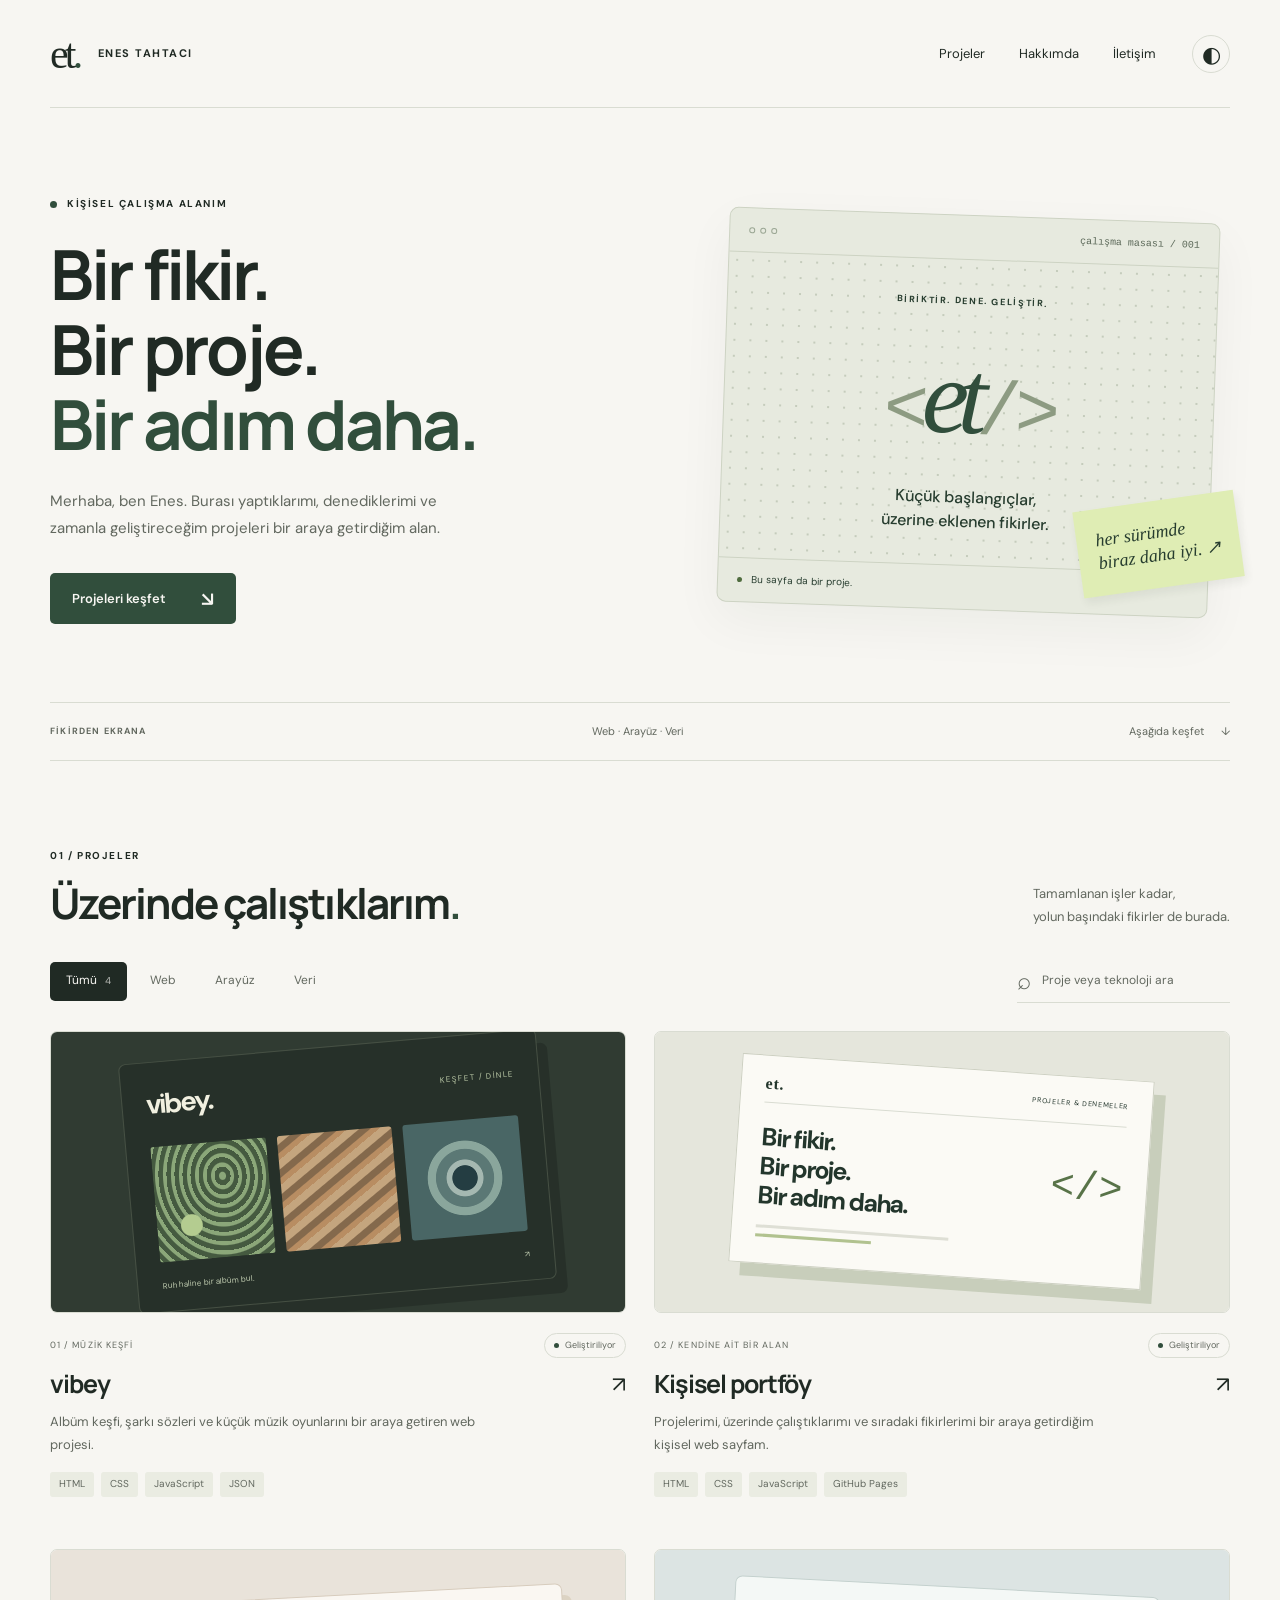
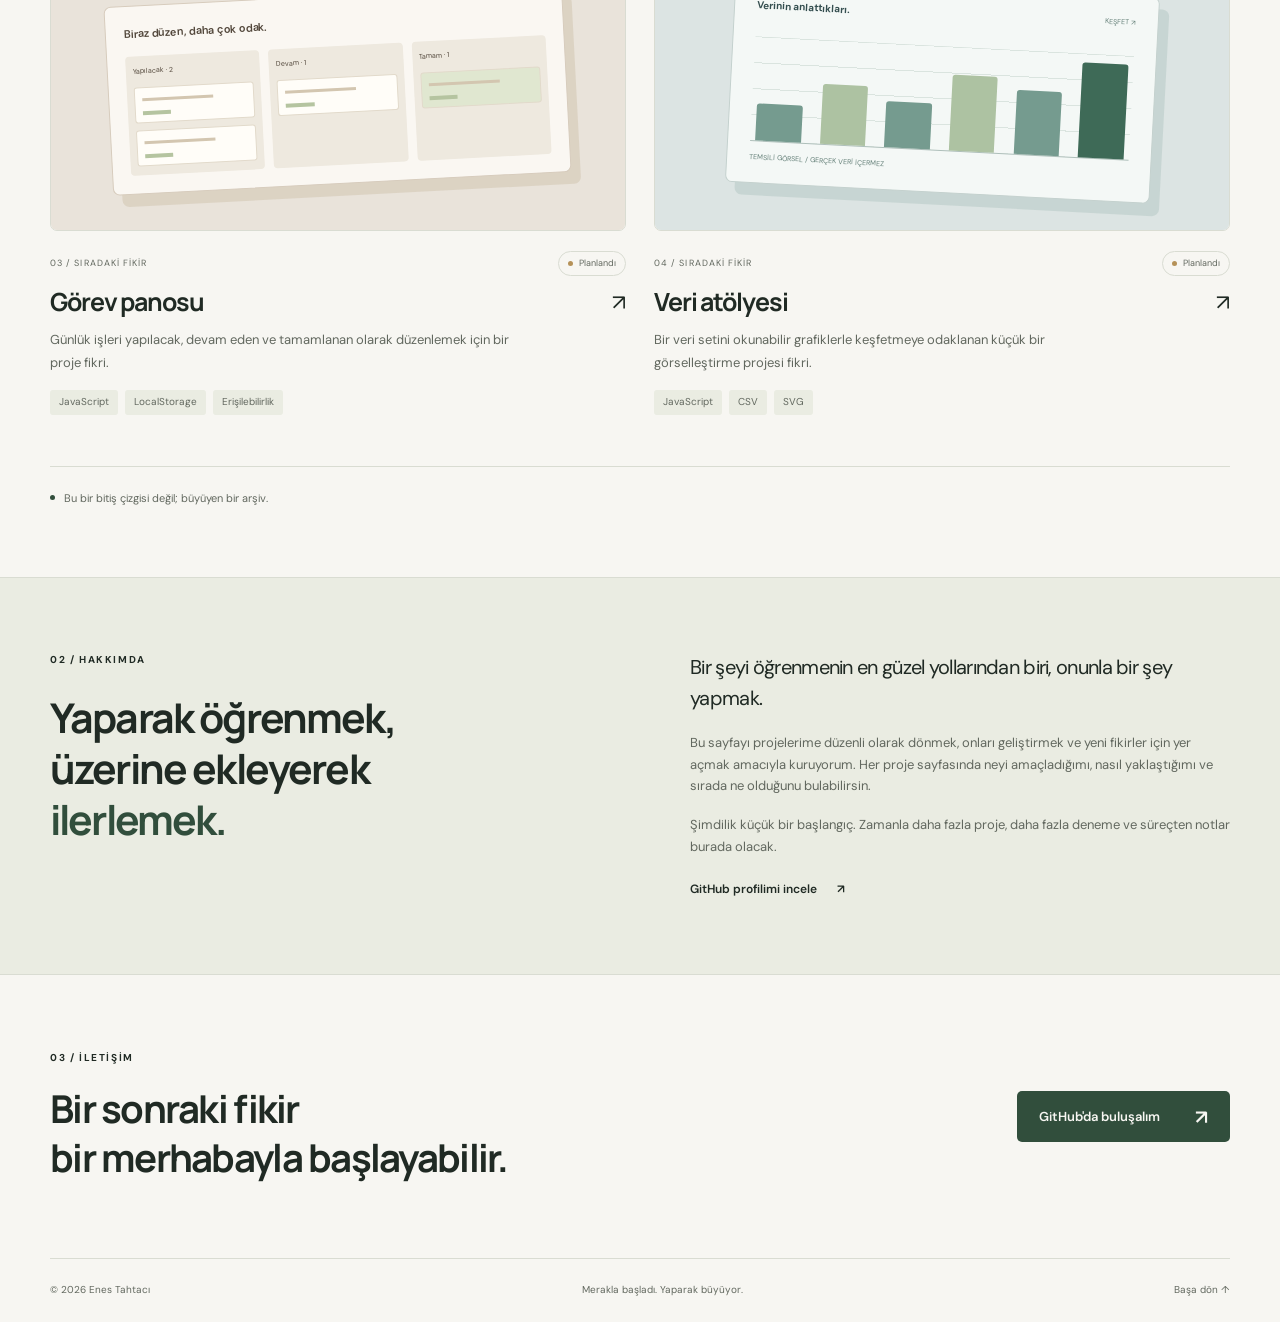
==== index.html @ 577d226e "Build personal portfolio with project pages and filtering" ====
<!doctype html>
<html lang="tr">
<head>
  <meta charset="utf-8">
  <meta name="viewport" content="width=device-width, initial-scale=1">
  <meta name="description" content="Enes Tahtacı'nın projeleri, web denemeleri ve geliştirme fikirleri. Her projenin arkasındaki süreci keşfet.">
  <meta name="theme-color" content="#f7f6f2">
  <title>Enes Tahtacı — Projeler & Denemeler</title>
  <link rel="icon" href="assets/favicon.svg" type="image/svg+xml">
  <link rel="stylesheet" href="assets/style.css">
  <script src="assets/projects.js" defer></script>
  <script src="assets/app.js" defer></script>
</head>
<body>
  <a class="skip-link" href="#main">İçeriğe geç</a>
  <header class="header wrap">
    <a class="brand" href="index.html" aria-label="Enes Tahtacı ana sayfa"><span class="monogram">et<span>.</span></span><span>ENES TAHTACI</span></a>
    <nav aria-label="Ana menü"><a href="#projeler">Projeler</a><a href="#hakkimda">Hakkımda</a><a href="#iletisim">İletişim</a></nav>
    <button class="theme-button" type="button" aria-label="Koyu temaya geç" aria-pressed="false" hidden><span aria-hidden="true">◐</span></button>
  </header>
  <main id="main">
    <section class="hero wrap" aria-labelledby="hero-title">
      <div class="hero-copy">
        <p class="eyebrow"><span class="dot"></span> KİŞİSEL ÇALIŞMA ALANIM</p>
        <h1 id="hero-title">Bir fikir.<br>Bir proje.<br><span>Bir adım daha.</span></h1>
        <p class="hero-description">Merhaba, ben Enes. Burası yaptıklarımı, denediklerimi ve zamanla geliştireceğim projeleri bir araya getirdiğim alan.</p>
        <a class="button primary" href="#projeler">Projeleri keşfet <span aria-hidden="true">↘</span></a>
      </div>
      <div class="workbench" aria-label="Portföyün gelişim süreci">
        <div class="bench-top"><span><i></i><i></i><i></i></span><span>çalışma masası / 001</span></div>
        <div class="bench-content"><p class="small-label">BİRİKTİR. DENE. GELİŞTİR.</p><div class="bench-mark" aria-hidden="true">&lt;<span>et</span>/&gt;</div><p class="bench-caption">Küçük başlangıçlar,<br>üzerine eklenen fikirler.</p></div>
        <div class="bench-bottom"><span class="dot"></span> Bu sayfa da bir proje.</div>
        <span class="paper-note" aria-hidden="true">her sürümde<br>biraz daha iyi. ↗</span>
      </div>
    </section>
    <div class="index-strip wrap"><span>FİKİRDEN EKRANA</span><span>Web · Arayüz · Veri</span><a href="#projeler">Aşağıda keşfet <span aria-hidden="true">↓</span></a></div>
    <section class="projects-section wrap" id="projeler" aria-labelledby="projects-title">
      <div class="section-heading"><div><p class="eyebrow">01 / PROJELER</p><h2 id="projects-title">Üzerinde çalıştıklarım<span class="accent">.</span></h2></div><p>Tamamlanan işler kadar,<br>yolun başındaki fikirler de burada.</p></div>
      <div class="project-tools" hidden>
        <div class="filters" role="group" aria-label="Proje kategorisi"><button class="filter active" data-filter="all" aria-pressed="true">Tümü <span id="project-total"></span></button><button class="filter" data-filter="Web" aria-pressed="false">Web</button><button class="filter" data-filter="Arayüz" aria-pressed="false">Arayüz</button><button class="filter" data-filter="Veri" aria-pressed="false">Veri</button></div>
        <label class="search"><span aria-hidden="true">⌕</span><span class="sr-only">Projelerde ara</span><input id="project-search" type="search" placeholder="Proje veya teknoloji ara" autocomplete="off"></label>
      </div>
      <p class="sr-only" id="result-count" role="status" aria-live="polite"></p>
      <div class="project-grid" id="project-grid"></div>
      <p class="empty-state" id="empty-state" hidden>Bu aramayla eşleşen proje yok. Başka bir kelime veya kategori deneyebilirsin.</p>
      <noscript><p>Proje kartlarını görmek için JavaScript'i etkinleştir. Mevcut projeler: vibey ve Kişisel portföy. Planlanan fikirler: Görev panosu ve Veri atölyesi.</p></noscript>
      <div class="project-footnote"><span class="dot"></span> Bu bir bitiş çizgisi değil; büyüyen bir arşiv.</div>
    </section>
    <section class="about-section" id="hakkimda" aria-labelledby="about-title"><div class="wrap about-grid">
      <div><p class="eyebrow">02 / HAKKIMDA</p><h2 id="about-title">Yaparak öğrenmek,<br>üzerine ekleyerek <br><span class="accent">ilerlemek.</span></h2></div>
      <div class="about-copy"><p class="lead">Bir şeyi öğrenmenin en güzel yollarından biri, onunla bir şey yapmak.</p><p>Bu sayfayı projelerime düzenli olarak dönmek, onları geliştirmek ve yeni fikirler için yer açmak amacıyla kuruyorum. Her proje sayfasında neyi amaçladığımı, nasıl yaklaştığımı ve sırada ne olduğunu bulabilirsin.</p><p>Şimdilik küçük bir başlangıç. Zamanla daha fazla proje, daha fazla deneme ve süreçten notlar burada olacak.</p><a class="text-link" href="https://github.com/enestahtaci" target="_blank" rel="noopener noreferrer">GitHub profilimi incele <span aria-hidden="true">↗</span><span class="sr-only"> (yeni sekmede)</span></a></div>
    </div></section>
    <section class="contact-section wrap" id="iletisim" aria-labelledby="contact-title"><div><p class="eyebrow">03 / İLETİŞİM</p><h2 id="contact-title">Bir sonraki fikir<br>bir merhabayla başlayabilir.</h2></div><a class="button primary" href="https://github.com/enestahtaci" target="_blank" rel="noopener noreferrer">GitHub'da buluşalım <span aria-hidden="true">↗</span><span class="sr-only"> (yeni sekmede)</span></a></section>
  </main>
  <footer class="footer wrap"><span>© <span class="year">2026</span> Enes Tahtacı</span><span>Merakla başladı. Yaparak büyüyor.</span><a href="#main">Başa dön ↑</a></footer>
</body>
</html>
---- assets/style.css ----
@import url('https://fonts.googleapis.com/css2?family=DM+Sans:wght@400;500;600;700&family=Manrope:wght@400;500;600;700;800&display=swap');
:root{color-scheme:light;--bg:#f7f6f2;--surface:#fffefa;--ink:#202a24;--muted:#62685f;--line:#d9dcd2;--green:#314e3c;--lime:#d6e9a7;--soft:#eaece2;--shadow:0 18px 50px #17251a0c}
:root[data-theme=dark]{color-scheme:dark;--bg:#171d19;--surface:#202922;--ink:#f1f2e9;--muted:#b1b9ac;--line:#3a443c;--green:#c6dfa9;--soft:#2c372e;--shadow:0 18px 50px #0002}
*{box-sizing:border-box}html{scroll-behavior:smooth;scroll-padding-top:28px}body{margin:0;background:var(--bg);color:var(--ink);font-family:'DM Sans',sans-serif;-webkit-font-smoothing:antialiased;line-height:1.65}button,input{font:inherit}a{color:inherit;text-decoration:none}button{cursor:pointer}a:focus-visible,button:focus-visible,input:focus-visible{outline:3px solid var(--green);outline-offset:5px}::selection{background:var(--lime);color:#23362c}h1,h2,h3,p{margin:0}h1,h2,h3{font-family:Manrope,'DM Sans',sans-serif;line-height:1.15;letter-spacing:-.045em}h2{font-size:clamp(30px,3.3vw,44px);font-weight:700}.wrap{width:min(1180px,calc(100% - 96px));margin-inline:auto}.accent{color:var(--green)}[hidden]{display:none!important}.sr-only{position:absolute;width:1px;height:1px;margin:-1px;padding:0;overflow:hidden;clip:rect(0,0,0,0);white-space:nowrap;border:0}.skip-link{position:fixed;top:-80px;left:20px;background:var(--ink);color:var(--bg);padding:10px 18px;z-index:20}.skip-link:focus{top:12px}.header{height:108px;display:flex;align-items:center;gap:36px;border-bottom:1px solid var(--line)}.brand{display:flex;align-items:center;gap:18px;font-size:11px;letter-spacing:.14em;font-weight:700;white-space:nowrap}.monogram{font-family:Georgia,serif;font-size:42px;letter-spacing:-.09em;font-weight:400;line-height:1}.monogram span{color:var(--green)}.header nav{display:flex;gap:34px;margin-left:auto;font-size:13px}.header nav a{padding:9px 0}.header nav a:hover,.text-link:hover{color:var(--green);text-decoration:underline;text-underline-offset:5px}.theme-button{border:1px solid var(--line);border-radius:50%;width:38px;height:38px;background:transparent;color:var(--ink);font-size:22px;display:grid;place-items:center}.theme-button:hover{background:var(--soft)}.hero{padding-block:88px 78px;display:grid;grid-template-columns:1.15fr 1fr;align-items:center;gap:90px}.eyebrow{font-size:10px;font-weight:700;letter-spacing:.16em;display:flex;align-items:center;gap:10px;margin-bottom:23px}.dot{display:inline-block;background:var(--green);width:7px;height:7px;flex-shrink:0;border-radius:50%}.hero h1{font-size:clamp(48px,5.4vw,72px);font-weight:700;line-height:1.09;margin-bottom:26px}.hero h1>span{color:var(--green)}.hero-description{max-width:430px;font-size:15px;color:var(--muted);line-height:1.85;margin-bottom:30px}.button{display:inline-flex;align-items:center;justify-content:center;gap:35px;padding:14px 21px;border:1px solid transparent;border-radius:5px;font-size:13px;font-weight:600;min-height:50px}.primary{background:var(--green);color:var(--bg)}.button:hover{transform:translateY(-2px);box-shadow:0 5px 12px #0001}.button span[aria-hidden]{font-size:20px;line-height:1}.workbench{position:relative;background:#e7eadf;color:#273d2f;border:1px solid #cdd3c3;border-radius:9px;box-shadow:var(--shadow);transform:rotate(2deg);margin:5px 16px 0 0}.bench-top{display:flex;justify-content:space-between;padding:16px 19px;border-bottom:1px solid #cdd3c3;font:10px monospace;color:#5b6858}.bench-top>span:first-child{display:flex;align-items:center;gap:5px}.bench-top i{width:6px;height:6px;border:1px solid #9ba794;border-radius:100%}.bench-content{text-align:center;padding:34px 25px 31px;background-image:radial-gradient(#c5ccbc 1px,transparent 1px);background-size:16px 16px}.small-label{font-size:9px;letter-spacing:.18em;font-weight:700}.bench-mark{font-family:monospace;font-size:75px;letter-spacing:-.09em;line-height:1.5;margin:10px 0;color:#8d9b82}.bench-mark>span{font-family:Georgia,serif;font-style:italic;color:#314e3c;font-size:105px;letter-spacing:-.1em}.bench-caption{font-size:16px;line-height:1.5;font-weight:500}.bench-bottom{border-top:1px solid #cdd3c3;padding:13px 19px;font-size:10px;display:flex;align-items:center;gap:9px}.bench-bottom .dot{background:#4f6c3e;width:5px;height:5px}.paper-note{position:absolute;right:-31px;bottom:28px;transform:rotate(-10deg);background:#dfedb4;padding:20px 19px;box-shadow:2px 5px 8px #273d2f12;font-family:Georgia,serif;font-style:italic;font-size:18px;line-height:1.3}.index-strip{border-top:1px solid var(--line);border-bottom:1px solid var(--line);padding-block:19px;display:flex;align-items:center;justify-content:space-between;gap:18px;color:var(--muted);font-size:11px}.index-strip>span:first-child{letter-spacing:.13em;font-size:9px;font-weight:700}.index-strip a span{margin-left:14px}.projects-section{padding-block:87px 70px}.section-heading{display:flex;justify-content:space-between;align-items:flex-end;gap:36px;margin-bottom:32px}.section-heading .eyebrow{margin-bottom:15px}.section-heading>p{font-size:13px;color:var(--muted);line-height:1.7}.project-tools{display:flex;justify-content:space-between;gap:20px;margin-bottom:28px;align-items:center}.filters{display:flex;gap:7px}.filter{border:1px solid transparent;background:transparent;color:var(--muted);font-size:12px;min-height:39px;padding:7px 15px;border-radius:5px}.filter.active{background:var(--ink);color:var(--bg)}.filter:not(.active):hover{background:var(--soft)}.filter span{font-size:10px;margin-left:5px;opacity:.7}.search{display:flex;align-items:center;gap:9px;border-bottom:1px solid var(--line);padding:7px 0;color:var(--muted)}.search>span[aria-hidden]{font-size:24px;line-height:1}.search input{border:0;background:transparent;color:var(--ink);font-size:12px;width:190px;min-height:28px;border-radius:0}.search input::placeholder{color:var(--muted)}.project-grid{display:grid;grid-template-columns:repeat(2,minmax(0,1fr));gap:36px 28px}.project-card{min-width:0;position:relative}.visual-link{display:block;overflow:hidden;border-radius:7px;border:1px solid var(--line)}.project-art{height:280px;overflow:hidden;display:flex;align-items:center;justify-content:center;position:relative;transition:transform .35s ease}.visual-link:hover .project-art{transform:scale(1.025)}.art-music{background:#303b32;color:#f1f0e0}.music-frame{width:73%;border:1px solid #75816b66;border-radius:7px;padding:19px 24px;background:#263029;box-shadow:10px 15px 0 #19221c66;transform:rotate(-5deg)}.music-head{display:flex;justify-content:space-between;align-items:center}.music-head strong{font-size:28px;letter-spacing:-.07em}.music-head small{font-size:8px;letter-spacing:.15em;color:#b9c7a5}.music-albums{display:flex;gap:11px;margin-top:19px}.album{flex:1;aspect-ratio:1;border-radius:3px;background:radial-gradient(ellipse at 30% 70%,#b4cc90 0 9%,transparent 10%),repeating-radial-gradient(ellipse at 60% 30%,#8ba779 0 3px,#455a40 4px 8px)}.album:nth-child(2){background:repeating-linear-gradient(145deg,#c4a57e 0 7px,#84694c 8px 14px,#b88d62 15px 20px)}.album:nth-child(3){background:radial-gradient(circle at 50% 50%,#243d42 0 15%,#a5b8b1 16% 22%,#5b7875 23% 35%,#8aa69c 36% 45%,#496665 46%)}.music-track{margin-top:17px;font-size:8px;color:#bfcbaf;display:flex;justify-content:space-between}.art-portfolio{background:#e5e6dc;color:#25392d}.mini-site{width:72%;background:#fbfaf5;padding:20px 24px;box-shadow:12px 13px 0 #c8cebb;border:1px solid #cdd0c2;transform:rotate(4deg);color:#23362c}.mini-nav{display:flex;justify-content:space-between;border-bottom:1px solid #d9dcd2;padding-bottom:10px;font-size:7px;letter-spacing:.1em}.mini-nav strong{font-family:Georgia,serif;font-size:16px;line-height:1}.mini-body{display:flex;align-items:center;justify-content:space-between;padding:21px 0 15px;gap:14px}.mini-body strong{font-size:25px;letter-spacing:-.07em;line-height:1.15}.mini-body>span{font-size:40px;color:#587348;font-family:monospace}.mini-line{height:3px;background:#dedfd5;margin-bottom:6px;width:53%}.mini-line.short{width:32%;background:#b1c28f}.art-board{background:#e9e3da;color:#51463a}.board-frame{width:80%;transform:rotate(-3deg);background:#faf7f2;border:1px solid #d7ccbd;padding:18px;box-shadow:9px 12px 0 #d0c3ae80;border-radius:7px}.mock-heading{font-size:11px;letter-spacing:-.02em;font-weight:600;margin-bottom:14px}.board-columns{display:grid;grid-template-columns:repeat(3,1fr);gap:9px}.board-col{background:#eee9df;padding:9px 7px;border-radius:4px}.board-col>span{font-size:7px;display:block;margin-bottom:10px}.task{height:36px;border-radius:3px;background:#fffdf8;margin-top:7px;border:1px solid #e2dacb;position:relative}.task:before{content:'';display:block;width:60%;height:3px;background:#d3c6b0;margin:10px 7px}.task:after{content:'';display:block;width:24%;height:4px;background:#b5c4a0;margin:0 7px}.board-col:last-child .task{background:#e0e7d0}.art-data{background:#dce4e3;color:#354f50}.data-frame{width:74%;padding:20px 22px;background:#f4f8f6;border:1px solid #c4d1ce;border-radius:7px;box-shadow:10px 12px 0 #b4c8c480;transform:rotate(3deg)}.data-head{display:flex;justify-content:space-between;font-size:10px;margin-bottom:22px}.data-head span{font-size:7px;color:#637f77}.bars{height:105px;display:flex;align-items:flex-end;justify-content:space-around;gap:9px;border-bottom:1px solid #aebfba;background:repeating-linear-gradient(to top,transparent 0 25px,#dae4df 25px 26px)}.bars i{width:12%;height:var(--bar);background:#759b8f;border-radius:3px 3px 0 0}.bars i:nth-child(2n){background:#adc2a2}.bars i:last-child{background:#3e6a57}.chart-caption{font-size:7px;margin-top:10px;color:#637f77}.card-topline{display:flex;justify-content:space-between;align-items:center;gap:16px;margin-block:20px 12px}.card-label{font-size:9px;letter-spacing:.12em;color:var(--muted);text-transform:uppercase}.status{font-size:9px;display:flex;gap:6px;align-items:center;padding:4px 9px;border-radius:20px;border:1px solid var(--line);white-space:nowrap;color:var(--muted)}.status .dot{width:5px;height:5px}.status.planned .dot{background:#b59158}.card-title{font-size:25px;font-weight:700;display:flex;align-items:center;justify-content:space-between;gap:20px}.card-title a:hover{color:var(--green)}.card-title .card-arrow{font:22px 'DM Sans',sans-serif;letter-spacing:0}.card-description{font-size:13px;color:var(--muted);line-height:1.8;margin-top:11px;max-width:470px}.tags{display:flex;flex-wrap:wrap;gap:7px;margin-top:16px;list-style:none;padding:0}.tags li{font-size:10px;background:var(--soft);color:var(--muted);padding:4px 9px;border-radius:3px}.project-footnote{margin-top:35px;padding-top:22px;border-top:1px solid var(--line);font-size:11px;color:var(--muted);display:flex;align-items:center;gap:9px}.project-footnote .dot{width:5px;height:5px}.empty-state{padding:50px 20px;border:1px dashed var(--line);text-align:center;color:var(--muted)}.about-section{border-top:1px solid var(--line);border-bottom:1px solid var(--line);background:var(--soft);padding-block:74px}.about-grid{display:grid;grid-template-columns:1fr 1fr;gap:100px}.about-grid h2{font-size:clamp(30px,3.2vw,42px);line-height:1.25}.about-copy{font-size:13px;color:var(--muted)}.about-copy p+p{margin-top:18px}.about-copy .lead{font-size:20px;line-height:1.55;color:var(--ink);letter-spacing:-.035em}.text-link{display:inline-flex;align-items:center;gap:20px;font-size:12px;font-weight:600;color:var(--ink)}.about-copy .text-link{margin-top:23px}.contact-section{padding-block:75px;display:flex;align-items:center;justify-content:space-between;gap:35px}.contact-section h2{font-size:clamp(28px,3vw,39px);line-height:1.3}.contact-section .eyebrow{margin-bottom:17px}.footer{border-top:1px solid var(--line);padding-block:23px;display:flex;justify-content:space-between;gap:20px;color:var(--muted);font-size:10px}.detail-main{padding-block:45px 80px;min-height:70vh}.back-link{margin-bottom:55px}.detail-hero{display:grid;grid-template-columns:1fr 1fr;gap:60px;align-items:center;margin-bottom:55px}.detail-hero h1{font-size:clamp(40px,5vw,65px);margin:17px 0 23px}.detail-hero .project-art{height:330px;border-radius:8px;border:1px solid var(--line)}.detail-intro{font-size:17px;color:var(--muted);line-height:1.8}.detail-heading-meta{display:flex;gap:15px;align-items:center}.detail-heading-meta .eyebrow{margin:0}.detail-grid{display:grid;grid-template-columns:1.6fr 1fr;gap:70px;border-top:1px solid var(--line);padding-top:40px}.detail-prose section+section{margin-top:35px}.detail-grid h2{font-size:25px;margin-bottom:16px}.detail-prose p{font-size:15px;color:var(--muted);line-height:1.9}.detail-list{padding-left:20px;font-size:14px;color:var(--muted)}.detail-list li+li{margin-top:9px}.detail-sidebar{background:var(--soft);padding:25px;border-radius:6px;align-self:start}.detail-sidebar h2{font-size:20px}.detail-note{font-size:12px;color:var(--muted);margin-top:23px;padding-top:20px;border-top:1px solid var(--line)}.detail-actions{display:flex;flex-wrap:wrap;gap:12px;margin-top:24px}.detail-actions .button{font-size:12px;padding:10px 15px;gap:20px}.missing-project{padding-block:40px}.missing-project p{margin:20px 0;color:var(--muted)}
@media(max-width:1000px){.wrap{width:calc(100% - 64px)}.hero{gap:50px;padding-block:65px}.hero h1{font-size:56px}.bench-mark{font-size:55px}.bench-mark>span{font-size:85px}.paper-note{right:-20px;font-size:16px}.about-grid{gap:60px}.project-art{height:245px}.detail-hero{gap:35px}.detail-grid{gap:40px}.mini-body strong{font-size:21px}}
@media(max-width:720px){.wrap{width:calc(100% - 40px)}.header{height:82px;gap:16px}.brand{gap:10px;font-size:9px;letter-spacing:.08em}.monogram{font-size:35px}.header nav{gap:17px;font-size:11px}.theme-button{width:32px;height:32px;flex-shrink:0;font-size:20px}.hero{grid-template-columns:1fr;padding-block:49px 45px;gap:40px}.hero h1{font-size:clamp(44px,9vw,64px)}.hero-description{max-width:480px}.workbench{width:min(400px,90%);justify-self:center;margin-right:14px}.bench-content{padding-block:22px}.bench-mark{font-size:64px}.bench-mark>span{font-size:86px}.bench-caption{font-size:15px}.paper-note{right:-27px;bottom:20px;padding:16px}.index-strip{font-size:10px;flex-wrap:wrap;padding-block:16px;gap:10px}.index-strip>span:first-child{font-size:8px}.index-strip a{margin-left:auto}.projects-section{padding-block:50px}.section-heading{align-items:flex-start;flex-direction:column;gap:16px;margin-bottom:24px}.section-heading>p br{display:none}.section-heading h2{font-size:33px}.project-tools{align-items:stretch;flex-direction:column;gap:14px}.filters{gap:3px}.filter{padding-inline:14px}.search input{width:100%;min-height:32px}.search{width:100%}.project-grid{gap:34px}.project-art{height:215px}.music-frame{padding:14px;width:80%}.music-head strong{font-size:23px}.music-head small{font-size:6px}.music-albums{gap:6px}.mini-site{padding:16px;width:79%}.mini-body strong{font-size:21px}.mini-body>span{font-size:28px}.mini-nav{font-size:5px}.board-frame{width:86%;padding:12px}.board-columns{gap:5px}.board-col{padding:7px 5px}.board-col>span{font-size:6px}.data-frame{width:82%;padding:16px}.card-title{font-size:22px}.card-topline{gap:6px}.card-label{font-size:8px;letter-spacing:.06em}.status{font-size:8px;padding:4px 7px}.card-description{font-size:12px}.about-section{padding-block:48px}.about-grid{grid-template-columns:1fr;gap:28px}.about-grid h2 br:nth-of-type(2){display:none}.about-copy .lead{font-size:19px}.contact-section{padding-block:48px;align-items:flex-start;flex-direction:column;gap:28px}.footer{flex-wrap:wrap;gap:10px;font-size:9px}.footer>span:nth-child(2){display:none}.footer a{margin-left:auto}.detail-main{padding-block:30px 50px}.back-link{margin-bottom:35px}.detail-hero{grid-template-columns:1fr;gap:30px;margin-bottom:35px}.detail-hero .project-art{height:300px}.detail-grid{grid-template-columns:1fr;gap:35px}.detail-intro{font-size:15px}}
@media(max-width:480px){.header nav{gap:14px}.header nav a[href="#iletisim"]{display:none}.project-grid{grid-template-columns:1fr}.project-art{height:260px}.card-title{font-size:25px}.card-description{font-size:13px}.card-label{font-size:9px}.status{font-size:9px}.music-frame{width:71%;padding:18px 22px}.music-head strong{font-size:29px}.music-head small{font-size:8px}.mini-site{width:70%;padding:19px}.mini-body strong{font-size:26px}.mini-body>span{font-size:38px}.mini-nav{font-size:6px}.board-frame{width:78%;padding:18px}.board-col>span{font-size:7px}.data-frame{width:73%;padding:20px}.eyebrow{font-size:9px}}
@media(prefers-reduced-motion:reduce){html{scroll-behavior:auto}*,*:before,*:after{transition:none!important;animation:none!important}}
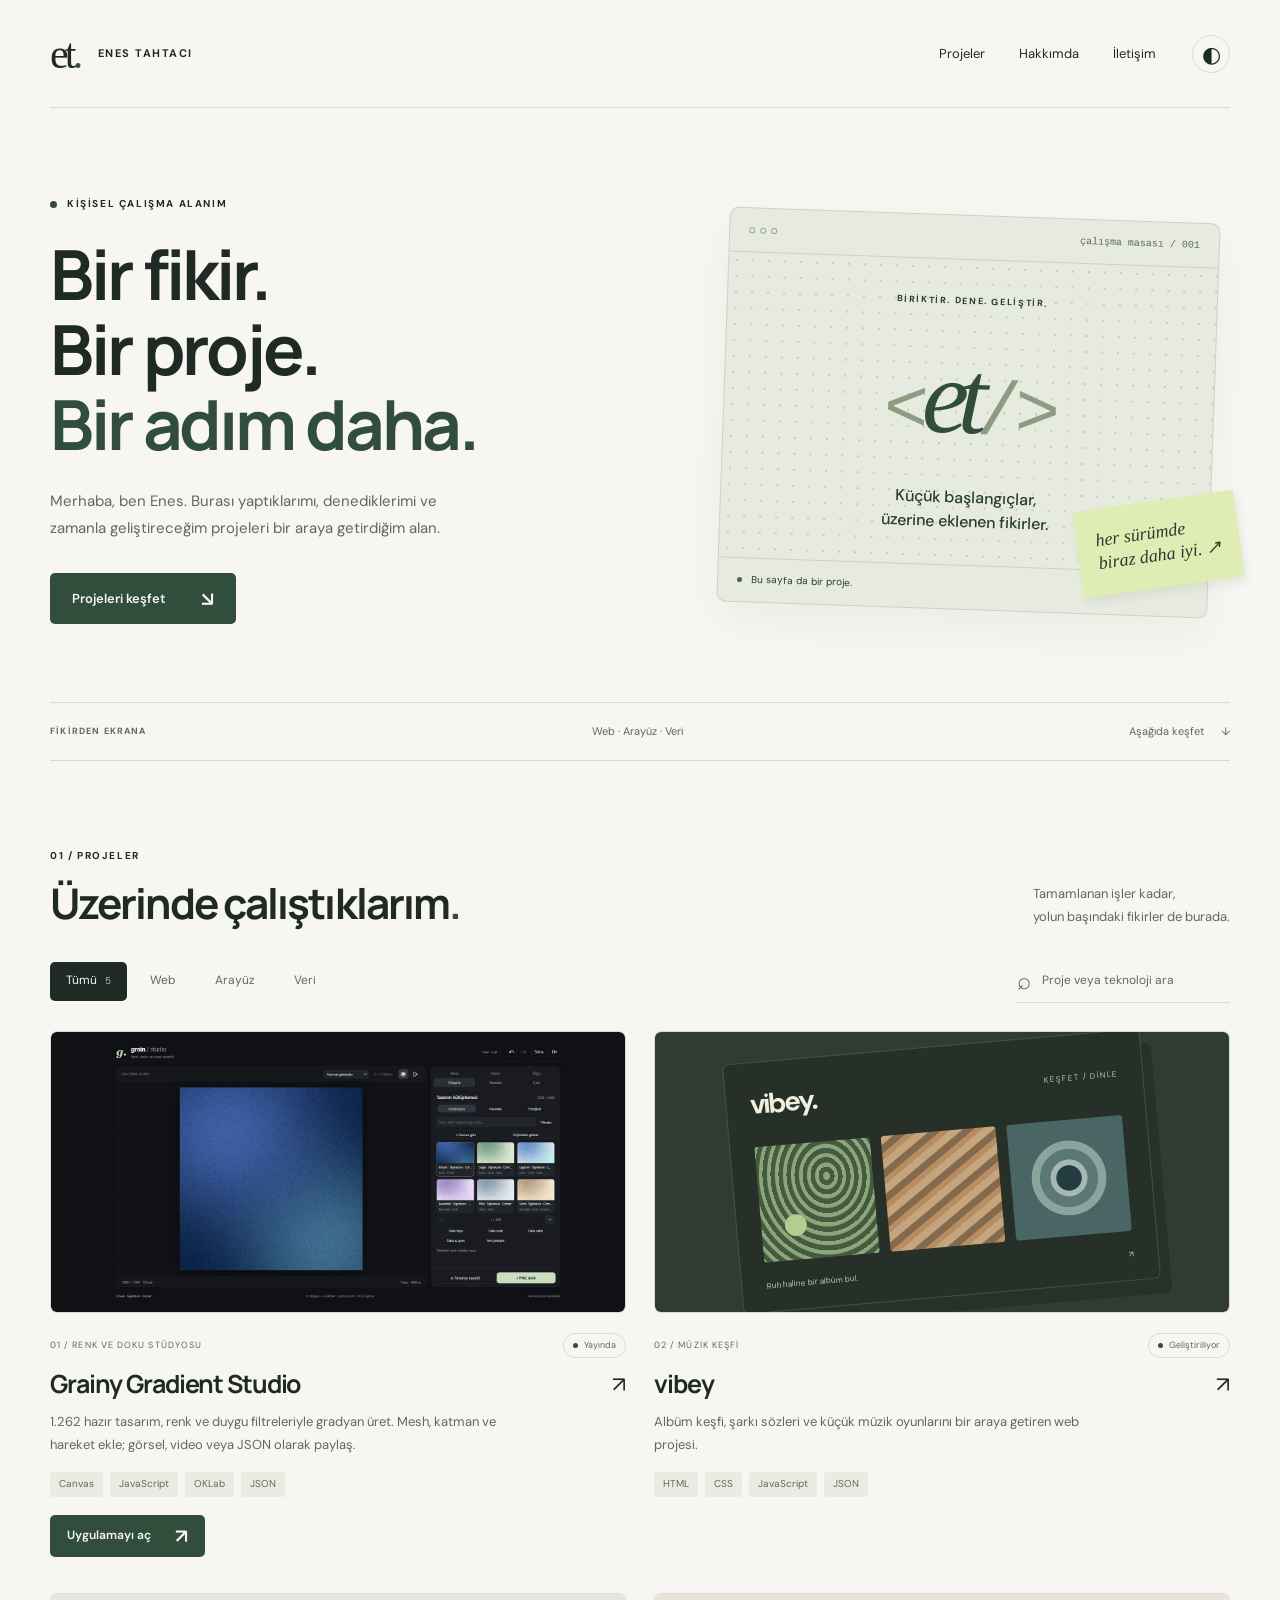
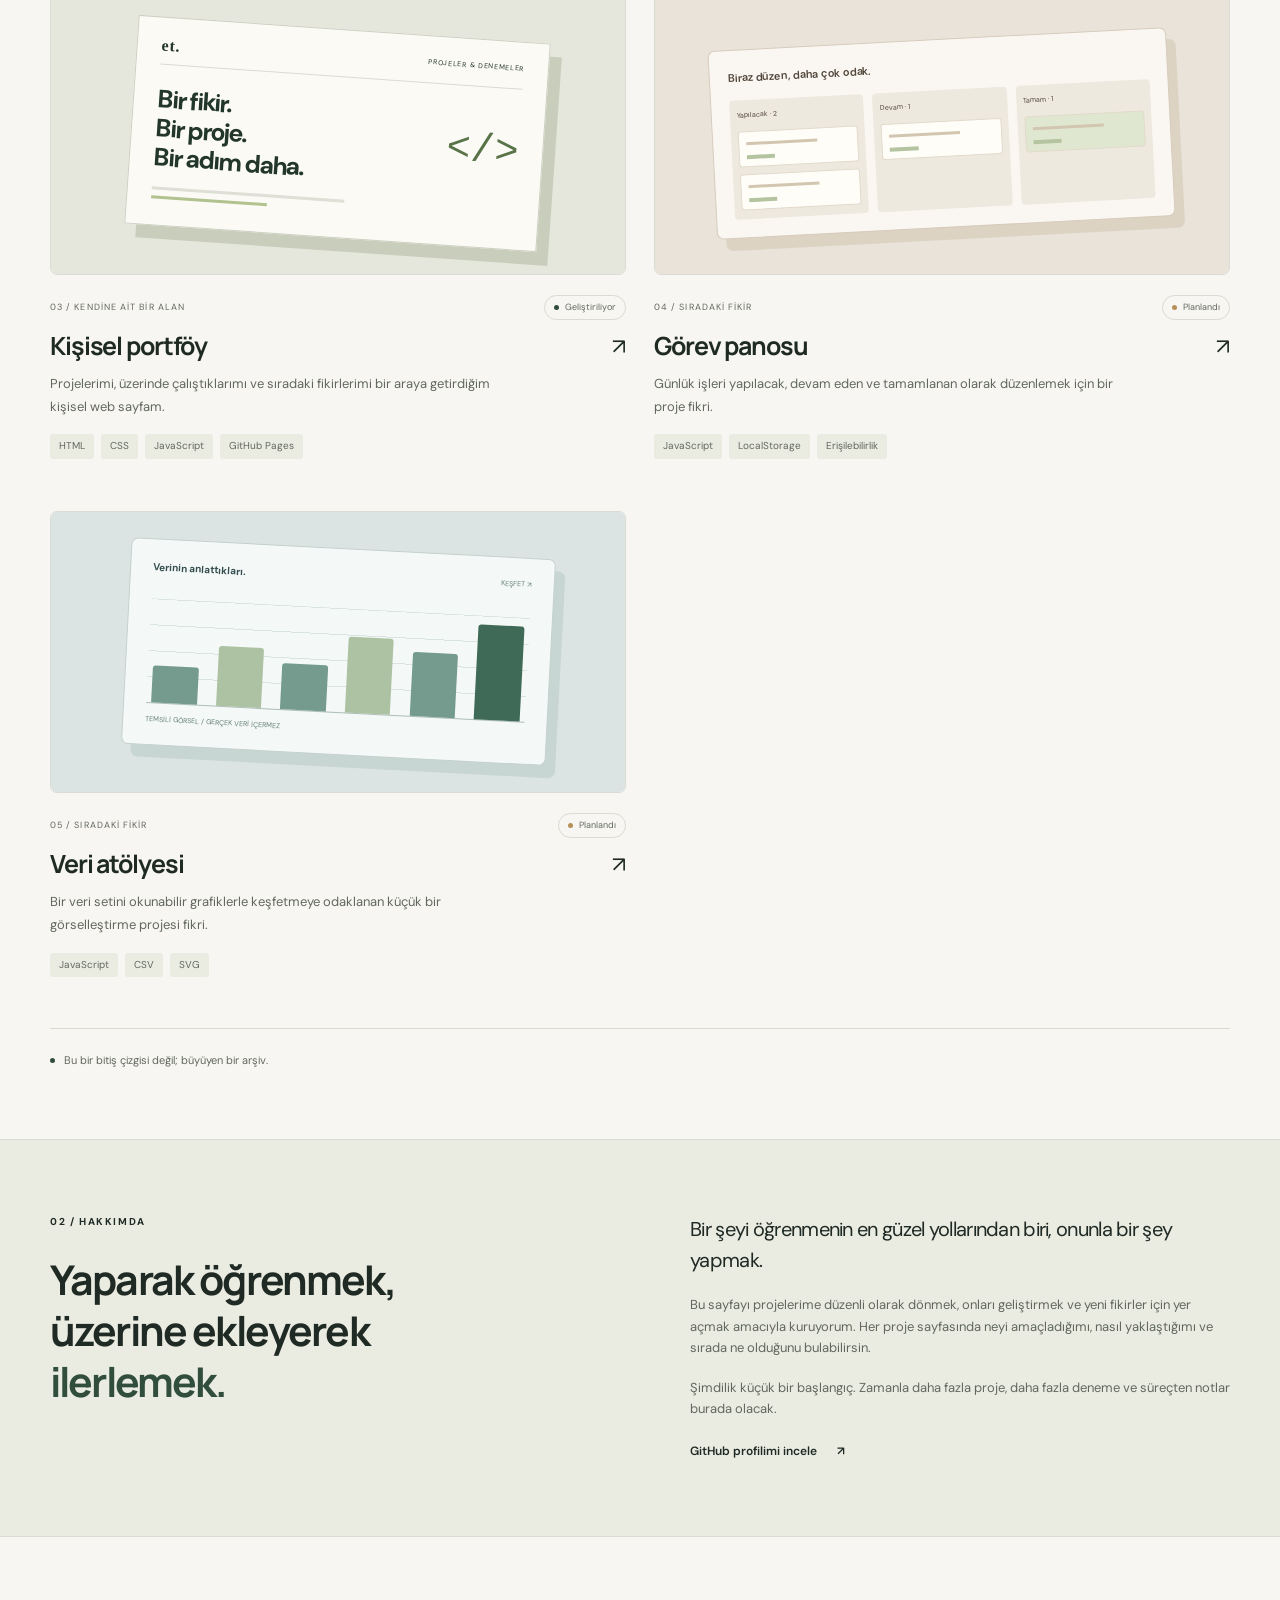
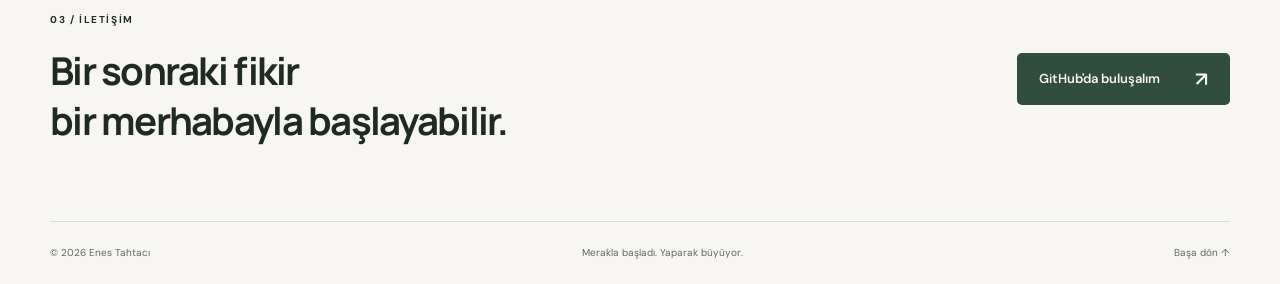
==== commit 26c3b742: "Add Grainy Gradient Studio to portfolio" ====
--- a/index.html
+++ b/index.html
@@ -43,7 +43,7 @@
       <p class="sr-only" id="result-count" role="status" aria-live="polite"></p>
       <div class="project-grid" id="project-grid"></div>
       <p class="empty-state" id="empty-state" hidden>Bu aramayla eşleşen proje yok. Başka bir kelime veya kategori deneyebilirsin.</p>
-      <noscript><p>Proje kartlarını görmek için JavaScript'i etkinleştir. Mevcut projeler: vibey ve Kişisel portföy. Planlanan fikirler: Görev panosu ve Veri atölyesi.</p></noscript>
+      <noscript><p>Proje kartlarını görmek için JavaScript'i etkinleştir. Mevcut projeler: <a href="grain/">Grainy Gradient Studio</a>, vibey ve Kişisel portföy. Planlanan fikirler: Görev panosu ve Veri atölyesi.</p></noscript>
       <div class="project-footnote"><span class="dot"></span> Bu bir bitiş çizgisi değil; büyüyen bir arşiv.</div>
     </section>
     <section class="about-section" id="hakkimda" aria-labelledby="about-title"><div class="wrap about-grid">
--- a/assets/style.css
+++ b/assets/style.css
@@ -6,3 +6,6 @@
 @media(max-width:720px){.wrap{width:calc(100% - 40px)}.header{height:82px;gap:16px}.brand{gap:10px;font-size:9px;letter-spacing:.08em}.monogram{font-size:35px}.header nav{gap:17px;font-size:11px}.theme-button{width:32px;height:32px;flex-shrink:0;font-size:20px}.hero{grid-template-columns:1fr;padding-block:49px 45px;gap:40px}.hero h1{font-size:clamp(44px,9vw,64px)}.hero-description{max-width:480px}.workbench{width:min(400px,90%);justify-self:center;margin-right:14px}.bench-content{padding-block:22px}.bench-mark{font-size:64px}.bench-mark>span{font-size:86px}.bench-caption{font-size:15px}.paper-note{right:-27px;bottom:20px;padding:16px}.index-strip{font-size:10px;flex-wrap:wrap;padding-block:16px;gap:10px}.index-strip>span:first-child{font-size:8px}.index-strip a{margin-left:auto}.projects-section{padding-block:50px}.section-heading{align-items:flex-start;flex-direction:column;gap:16px;margin-bottom:24px}.section-heading>p br{display:none}.section-heading h2{font-size:33px}.project-tools{align-items:stretch;flex-direction:column;gap:14px}.filters{gap:3px}.filter{padding-inline:14px}.search input{width:100%;min-height:32px}.search{width:100%}.project-grid{gap:34px}.project-art{height:215px}.music-frame{padding:14px;width:80%}.music-head strong{font-size:23px}.music-head small{font-size:6px}.music-albums{gap:6px}.mini-site{padding:16px;width:79%}.mini-body strong{font-size:21px}.mini-body>span{font-size:28px}.mini-nav{font-size:5px}.board-frame{width:86%;padding:12px}.board-columns{gap:5px}.board-col{padding:7px 5px}.board-col>span{font-size:6px}.data-frame{width:82%;padding:16px}.card-title{font-size:22px}.card-topline{gap:6px}.card-label{font-size:8px;letter-spacing:.06em}.status{font-size:8px;padding:4px 7px}.card-description{font-size:12px}.about-section{padding-block:48px}.about-grid{grid-template-columns:1fr;gap:28px}.about-grid h2 br:nth-of-type(2){display:none}.about-copy .lead{font-size:19px}.contact-section{padding-block:48px;align-items:flex-start;flex-direction:column;gap:28px}.footer{flex-wrap:wrap;gap:10px;font-size:9px}.footer>span:nth-child(2){display:none}.footer a{margin-left:auto}.detail-main{padding-block:30px 50px}.back-link{margin-bottom:35px}.detail-hero{grid-template-columns:1fr;gap:30px;margin-bottom:35px}.detail-hero .project-art{height:300px}.detail-grid{grid-template-columns:1fr;gap:35px}.detail-intro{font-size:15px}}
 @media(max-width:480px){.header nav{gap:14px}.header nav a[href="#iletisim"]{display:none}.project-grid{grid-template-columns:1fr}.project-art{height:260px}.card-title{font-size:25px}.card-description{font-size:13px}.card-label{font-size:9px}.status{font-size:9px}.music-frame{width:71%;padding:18px 22px}.music-head strong{font-size:29px}.music-head small{font-size:8px}.mini-site{width:70%;padding:19px}.mini-body strong{font-size:26px}.mini-body>span{font-size:38px}.mini-nav{font-size:6px}.board-frame{width:78%;padding:18px}.board-col>span{font-size:7px}.data-frame{width:73%;padding:20px}.eyebrow{font-size:9px}}
 @media(prefers-reduced-motion:reduce){html{scroll-behavior:auto}*,*:before,*:after{transition:none!important;animation:none!important}}
+
+/* Gerçek uygulama ekran görüntüsü ve uygulamaya doğrudan geçiş. */
+.art-screenshot{background:#101114;padding:10px}.project-preview{display:block;width:100%;height:100%;object-fit:contain}.card-actions{margin-top:18px}.card-actions .button{padding:10px 16px;min-height:42px;font-size:12px;gap:24px}
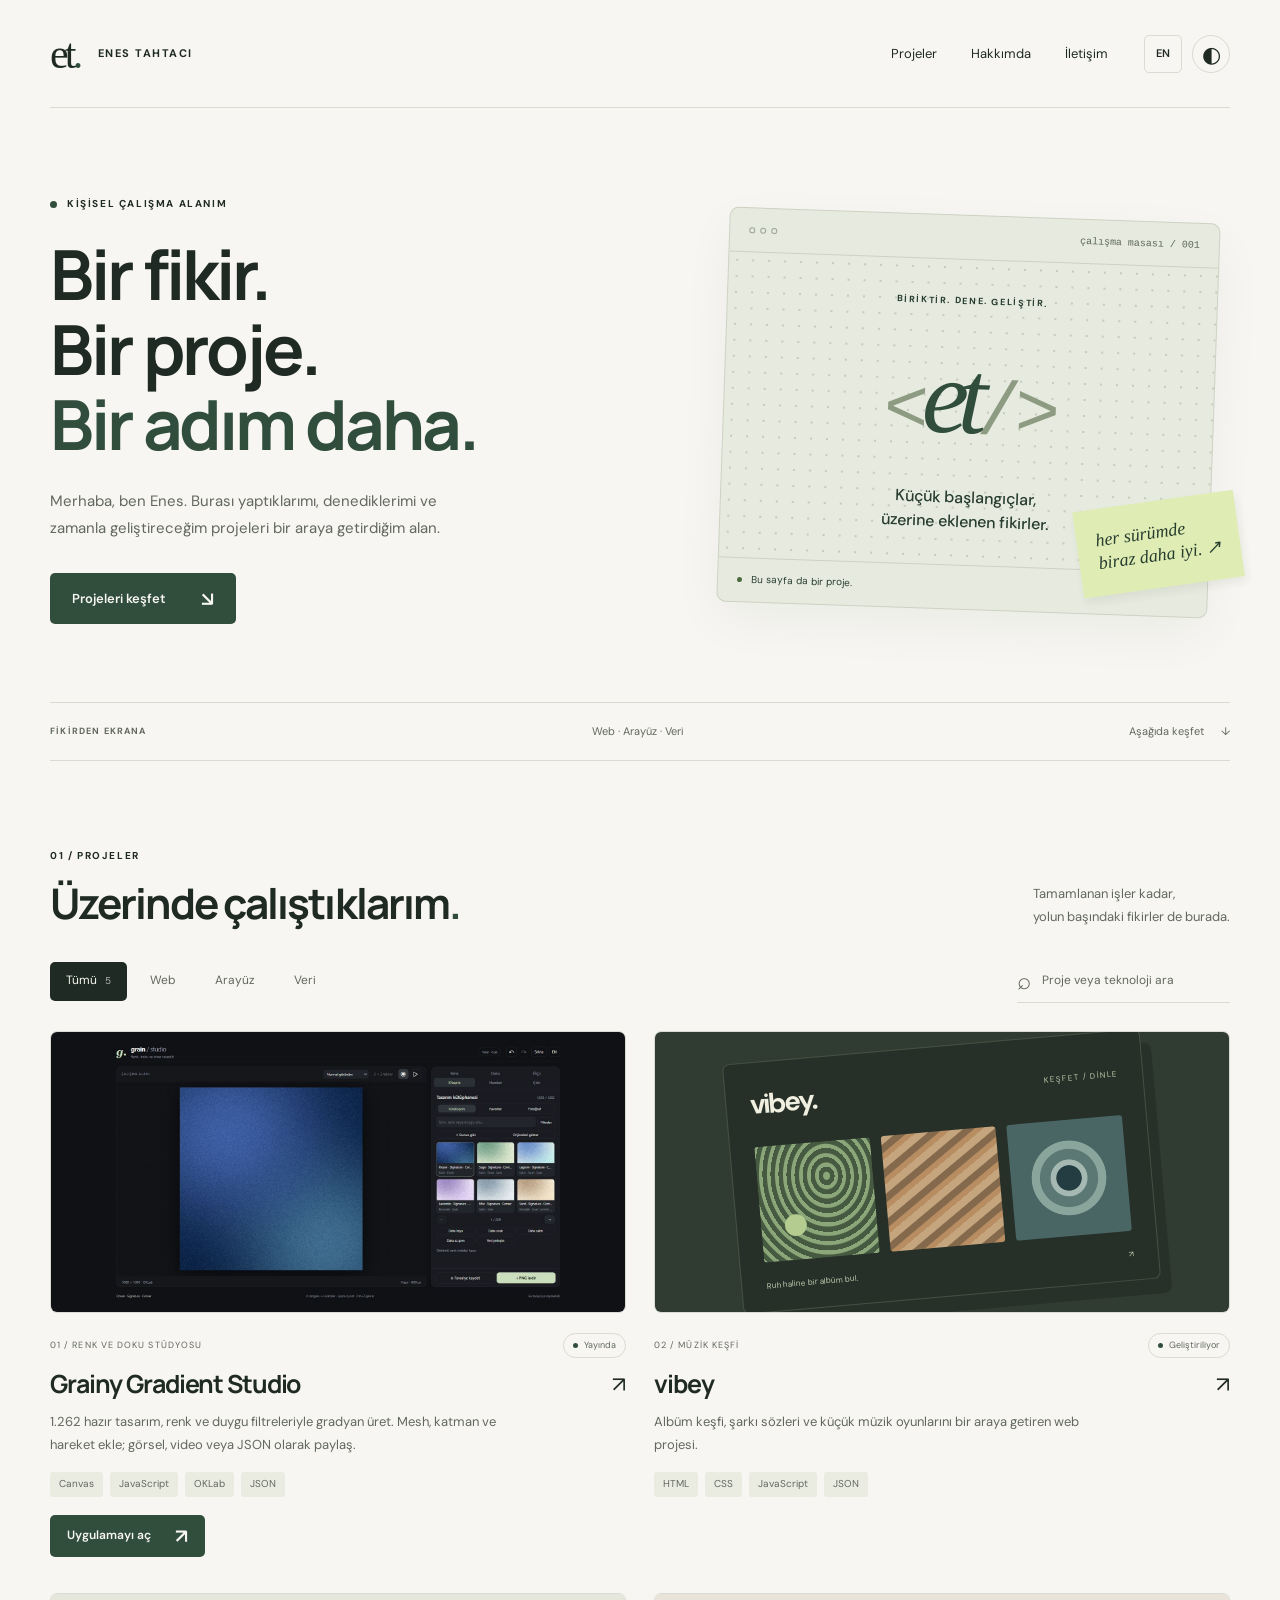
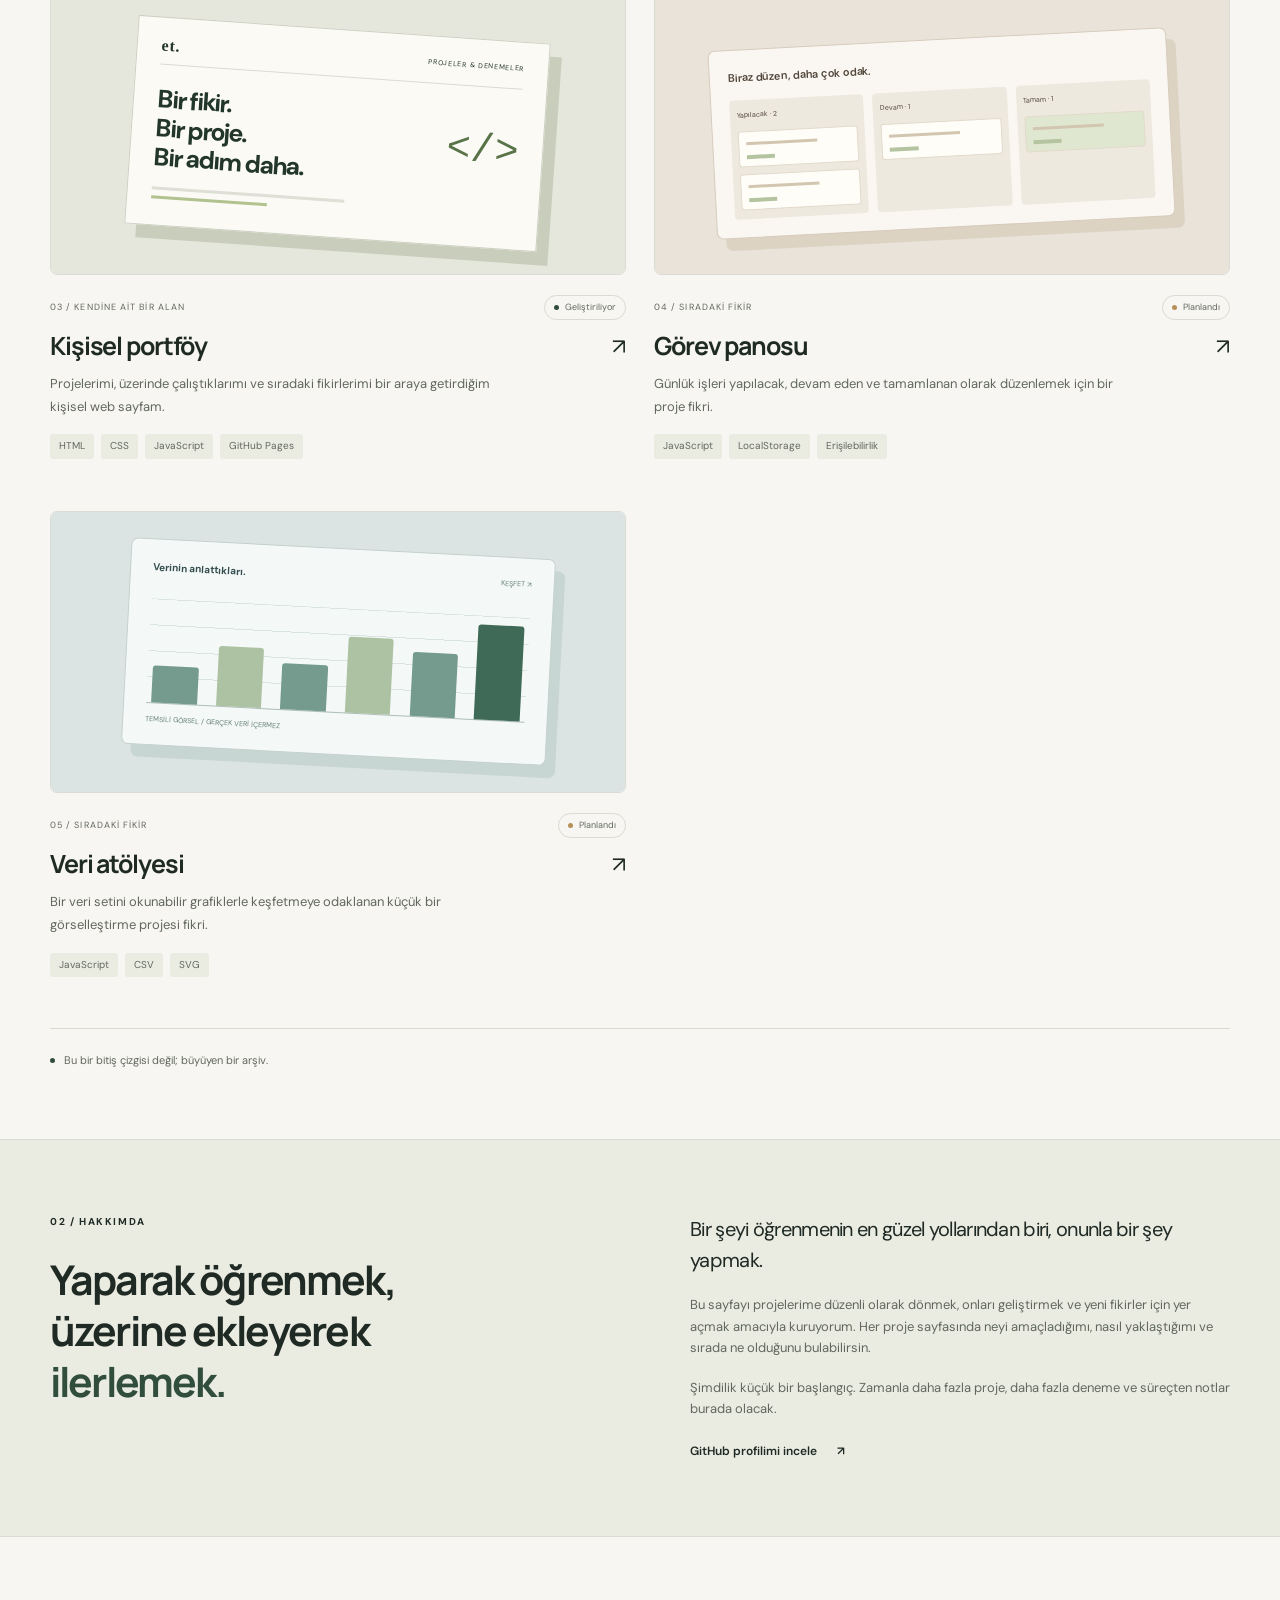
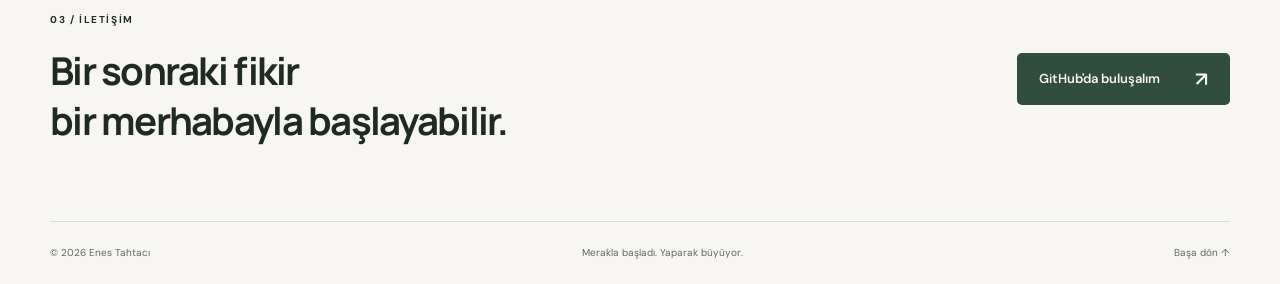
==== commit 3476b9dc: "Add English portfolio and preserve preset canvas sizes" ====
--- a/index.html
+++ b/index.html
@@ -3,55 +3,56 @@
 <head>
   <meta charset="utf-8">
   <meta name="viewport" content="width=device-width, initial-scale=1">
-  <meta name="description" content="Enes Tahtacı'nın projeleri, web denemeleri ve geliştirme fikirleri. Her projenin arkasındaki süreci keşfet.">
+  <meta data-i18n-content="homeMeta" name="description" content="Enes Tahtacı'nın projeleri, web denemeleri ve geliştirme fikirleri. Her projenin arkasındaki süreci keşfet.">
   <meta name="theme-color" content="#f7f6f2">
   <title>Enes Tahtacı — Projeler & Denemeler</title>
   <link rel="icon" href="assets/favicon.svg" type="image/svg+xml">
   <link rel="stylesheet" href="assets/style.css">
   <script src="assets/projects.js" defer></script>
+  <script src="assets/i18n.js" defer></script>
   <script src="assets/app.js" defer></script>
 </head>
 <body>
-  <a class="skip-link" href="#main">İçeriğe geç</a>
+  <a class="skip-link" href="#main" data-i18n="skip">İçeriğe geç</a>
   <header class="header wrap">
-    <a class="brand" href="index.html" aria-label="Enes Tahtacı ana sayfa"><span class="monogram">et<span>.</span></span><span>ENES TAHTACI</span></a>
-    <nav aria-label="Ana menü"><a href="#projeler">Projeler</a><a href="#hakkimda">Hakkımda</a><a href="#iletisim">İletişim</a></nav>
-    <button class="theme-button" type="button" aria-label="Koyu temaya geç" aria-pressed="false" hidden><span aria-hidden="true">◐</span></button>
+    <a class="brand" href="index.html" aria-label="Enes Tahtacı ana sayfa" data-i18n-aria="homeAria"><span class="monogram">et<span>.</span></span><span>ENES TAHTACI</span></a>
+    <nav aria-label="Ana menü" data-i18n-aria="navAria"><a href="#projeler" data-i18n="projects">Projeler</a><a href="#hakkimda" data-i18n="about">Hakkımda</a><a href="#iletisim" data-i18n="contact">İletişim</a></nav>
+    <div class="header-controls"><button class="language-button" type="button" id="language-button" aria-label="İngilizceye geç" hidden>EN</button><button class="theme-button" type="button" aria-label="Koyu temaya geç" aria-pressed="false" hidden><span aria-hidden="true">◐</span></button></div>
   </header>
   <main id="main">
     <section class="hero wrap" aria-labelledby="hero-title">
       <div class="hero-copy">
-        <p class="eyebrow"><span class="dot"></span> KİŞİSEL ÇALIŞMA ALANIM</p>
-        <h1 id="hero-title">Bir fikir.<br>Bir proje.<br><span>Bir adım daha.</span></h1>
-        <p class="hero-description">Merhaba, ben Enes. Burası yaptıklarımı, denediklerimi ve zamanla geliştireceğim projeleri bir araya getirdiğim alan.</p>
-        <a class="button primary" href="#projeler">Projeleri keşfet <span aria-hidden="true">↘</span></a>
+        <p class="eyebrow" data-i18n="heroEyebrow"><span class="dot"></span> KİŞİSEL ÇALIŞMA ALANIM</p>
+        <h1 id="hero-title" data-i18n="heroTitle">Bir fikir.<br>Bir proje.<br><span>Bir adım daha.</span></h1>
+        <p class="hero-description" data-i18n="heroDescription">Merhaba, ben Enes. Burası yaptıklarımı, denediklerimi ve zamanla geliştireceğim projeleri bir araya getirdiğim alan.</p>
+        <a class="button primary" href="#projeler" data-i18n="explore">Projeleri keşfet <span aria-hidden="true">↘</span></a>
       </div>
-      <div class="workbench" aria-label="Portföyün gelişim süreci">
-        <div class="bench-top"><span><i></i><i></i><i></i></span><span>çalışma masası / 001</span></div>
-        <div class="bench-content"><p class="small-label">BİRİKTİR. DENE. GELİŞTİR.</p><div class="bench-mark" aria-hidden="true">&lt;<span>et</span>/&gt;</div><p class="bench-caption">Küçük başlangıçlar,<br>üzerine eklenen fikirler.</p></div>
-        <div class="bench-bottom"><span class="dot"></span> Bu sayfa da bir proje.</div>
-        <span class="paper-note" aria-hidden="true">her sürümde<br>biraz daha iyi. ↗</span>
+      <div class="workbench" aria-label="Portföyün gelişim süreci" data-i18n-aria="workbenchAria">
+        <div class="bench-top"><span><i></i><i></i><i></i></span><span data-i18n="benchTop">çalışma masası / 001</span></div>
+        <div class="bench-content"><p class="small-label" data-i18n="benchLabel">BİRİKTİR. DENE. GELİŞTİR.</p><div class="bench-mark" aria-hidden="true">&lt;<span>et</span>/&gt;</div><p class="bench-caption" data-i18n="benchCaption">Küçük başlangıçlar,<br>üzerine eklenen fikirler.</p></div>
+        <div class="bench-bottom" data-i18n="benchBottom"><span class="dot"></span> Bu sayfa da bir proje.</div>
+        <span class="paper-note" aria-hidden="true" data-i18n="paperNote">her sürümde<br>biraz daha iyi. ↗</span>
       </div>
     </section>
-    <div class="index-strip wrap"><span>FİKİRDEN EKRANA</span><span>Web · Arayüz · Veri</span><a href="#projeler">Aşağıda keşfet <span aria-hidden="true">↓</span></a></div>
+    <div class="index-strip wrap"><span data-i18n="stripLabel">FİKİRDEN EKRANA</span><span data-i18n="disciplines">Web · Arayüz · Veri</span><a href="#projeler" data-i18n="below">Aşağıda keşfet <span aria-hidden="true">↓</span></a></div>
     <section class="projects-section wrap" id="projeler" aria-labelledby="projects-title">
-      <div class="section-heading"><div><p class="eyebrow">01 / PROJELER</p><h2 id="projects-title">Üzerinde çalıştıklarım<span class="accent">.</span></h2></div><p>Tamamlanan işler kadar,<br>yolun başındaki fikirler de burada.</p></div>
+      <div class="section-heading"><div><p class="eyebrow" data-i18n="projectsEyebrow">01 / PROJELER</p><h2 id="projects-title" data-i18n="projectsTitle">Üzerinde çalıştıklarım<span class="accent">.</span></h2></div><p data-i18n="projectsNote">Tamamlanan işler kadar,<br>yolun başındaki fikirler de burada.</p></div>
       <div class="project-tools" hidden>
-        <div class="filters" role="group" aria-label="Proje kategorisi"><button class="filter active" data-filter="all" aria-pressed="true">Tümü <span id="project-total"></span></button><button class="filter" data-filter="Web" aria-pressed="false">Web</button><button class="filter" data-filter="Arayüz" aria-pressed="false">Arayüz</button><button class="filter" data-filter="Veri" aria-pressed="false">Veri</button></div>
-        <label class="search"><span aria-hidden="true">⌕</span><span class="sr-only">Projelerde ara</span><input id="project-search" type="search" placeholder="Proje veya teknoloji ara" autocomplete="off"></label>
+        <div class="filters" role="group" aria-label="Proje kategorisi" data-i18n-aria="categoryAria"><button class="filter active" data-filter="all" aria-pressed="true" data-i18n="all">Tümü <span id="project-total"></span></button><button class="filter" data-filter="Web" aria-pressed="false">Web</button><button class="filter" data-filter="Arayüz" aria-pressed="false" data-i18n="interface">Arayüz</button><button class="filter" data-filter="Veri" aria-pressed="false" data-i18n="data">Veri</button></div>
+        <label class="search"><span aria-hidden="true">⌕</span><span class="sr-only" data-i18n="search">Projelerde ara</span><input id="project-search" type="search" placeholder="Proje veya teknoloji ara" data-i18n-placeholder="searchPlaceholder" autocomplete="off"></label>
       </div>
       <p class="sr-only" id="result-count" role="status" aria-live="polite"></p>
       <div class="project-grid" id="project-grid"></div>
-      <p class="empty-state" id="empty-state" hidden>Bu aramayla eşleşen proje yok. Başka bir kelime veya kategori deneyebilirsin.</p>
+      <p class="empty-state" id="empty-state" hidden data-i18n="empty">Bu aramayla eşleşen proje yok. Başka bir kelime veya kategori deneyebilirsin.</p>
       <noscript><p>Proje kartlarını görmek için JavaScript'i etkinleştir. Mevcut projeler: <a href="grain/">Grainy Gradient Studio</a>, vibey ve Kişisel portföy. Planlanan fikirler: Görev panosu ve Veri atölyesi.</p></noscript>
-      <div class="project-footnote"><span class="dot"></span> Bu bir bitiş çizgisi değil; büyüyen bir arşiv.</div>
+      <div class="project-footnote" data-i18n="footnote"><span class="dot"></span> Bu bir bitiş çizgisi değil; büyüyen bir arşiv.</div>
     </section>
     <section class="about-section" id="hakkimda" aria-labelledby="about-title"><div class="wrap about-grid">
-      <div><p class="eyebrow">02 / HAKKIMDA</p><h2 id="about-title">Yaparak öğrenmek,<br>üzerine ekleyerek <br><span class="accent">ilerlemek.</span></h2></div>
-      <div class="about-copy"><p class="lead">Bir şeyi öğrenmenin en güzel yollarından biri, onunla bir şey yapmak.</p><p>Bu sayfayı projelerime düzenli olarak dönmek, onları geliştirmek ve yeni fikirler için yer açmak amacıyla kuruyorum. Her proje sayfasında neyi amaçladığımı, nasıl yaklaştığımı ve sırada ne olduğunu bulabilirsin.</p><p>Şimdilik küçük bir başlangıç. Zamanla daha fazla proje, daha fazla deneme ve süreçten notlar burada olacak.</p><a class="text-link" href="https://github.com/enestahtaci" target="_blank" rel="noopener noreferrer">GitHub profilimi incele <span aria-hidden="true">↗</span><span class="sr-only"> (yeni sekmede)</span></a></div>
+      <div><p class="eyebrow" data-i18n="aboutEyebrow">02 / HAKKIMDA</p><h2 id="about-title" data-i18n="aboutTitle">Yaparak öğrenmek,<br>üzerine ekleyerek <br><span class="accent">ilerlemek.</span></h2></div>
+      <div class="about-copy"><p class="lead" data-i18n="aboutLead">Bir şeyi öğrenmenin en güzel yollarından biri, onunla bir şey yapmak.</p><p data-i18n="aboutBody">Bu sayfayı projelerime düzenli olarak dönmek, onları geliştirmek ve yeni fikirler için yer açmak amacıyla kuruyorum. Her proje sayfasında neyi amaçladığımı, nasıl yaklaştığımı ve sırada ne olduğunu bulabilirsin.</p><p data-i18n="aboutEnd">Şimdilik küçük bir başlangıç. Zamanla daha fazla proje, daha fazla deneme ve süreçten notlar burada olacak.</p><a class="text-link" href="https://github.com/enestahtaci" target="_blank" rel="noopener noreferrer" data-i18n="githubProfile">GitHub profilimi incele <span aria-hidden="true">↗</span><span class="sr-only"> (yeni sekmede)</span></a></div>
     </div></section>
-    <section class="contact-section wrap" id="iletisim" aria-labelledby="contact-title"><div><p class="eyebrow">03 / İLETİŞİM</p><h2 id="contact-title">Bir sonraki fikir<br>bir merhabayla başlayabilir.</h2></div><a class="button primary" href="https://github.com/enestahtaci" target="_blank" rel="noopener noreferrer">GitHub'da buluşalım <span aria-hidden="true">↗</span><span class="sr-only"> (yeni sekmede)</span></a></section>
+    <section class="contact-section wrap" id="iletisim" aria-labelledby="contact-title"><div><p class="eyebrow" data-i18n="contactEyebrow">03 / İLETİŞİM</p><h2 id="contact-title" data-i18n="contactTitle">Bir sonraki fikir<br>bir merhabayla başlayabilir.</h2></div><a class="button primary" href="https://github.com/enestahtaci" target="_blank" rel="noopener noreferrer" data-i18n="meetGithub">GitHub'da buluşalım <span aria-hidden="true">↗</span><span class="sr-only"> (yeni sekmede)</span></a></section>
   </main>
-  <footer class="footer wrap"><span>© <span class="year">2026</span> Enes Tahtacı</span><span>Merakla başladı. Yaparak büyüyor.</span><a href="#main">Başa dön ↑</a></footer>
+  <footer class="footer wrap"><span>© <span class="year">2026</span> Enes Tahtacı</span><span data-i18n="footer">Merakla başladı. Yaparak büyüyor.</span><a href="#main" data-i18n="top">Başa dön ↑</a></footer>
 </body>
 </html>
--- a/assets/style.css
+++ b/assets/style.css
@@ -9,3 +9,8 @@
 
 /* Gerçek uygulama ekran görüntüsü ve uygulamaya doğrudan geçiş. */
 .art-screenshot{background:#101114;padding:10px}.project-preview{display:block;width:100%;height:100%;object-fit:contain}.card-actions{margin-top:18px}.card-actions .button{padding:10px 16px;min-height:42px;font-size:12px;gap:24px}
+
+.header-controls{display:flex;align-items:center;gap:10px;flex-shrink:0}.language-button{min-width:38px;height:38px;border:1px solid var(--line);border-radius:5px;background:transparent;color:var(--ink);font:inherit;font-size:11px;font-weight:600}.language-button:hover{background:var(--soft)}
+@media(max-width:720px){.header{height:auto;min-height:100px;flex-wrap:wrap;gap:10px 16px;padding-block:16px}.header-controls{margin-left:auto;gap:8px}.language-button{height:32px;min-width:34px;font-size:10px}.header nav{order:3;flex:1 0 100%;margin-left:0;justify-content:center;gap:24px}.header nav a[href="#iletisim"]{display:block}}
+
+@media(max-width:480px){.paper-note{max-width:70%;right:-12px;font-size:15px;padding:14px}}
